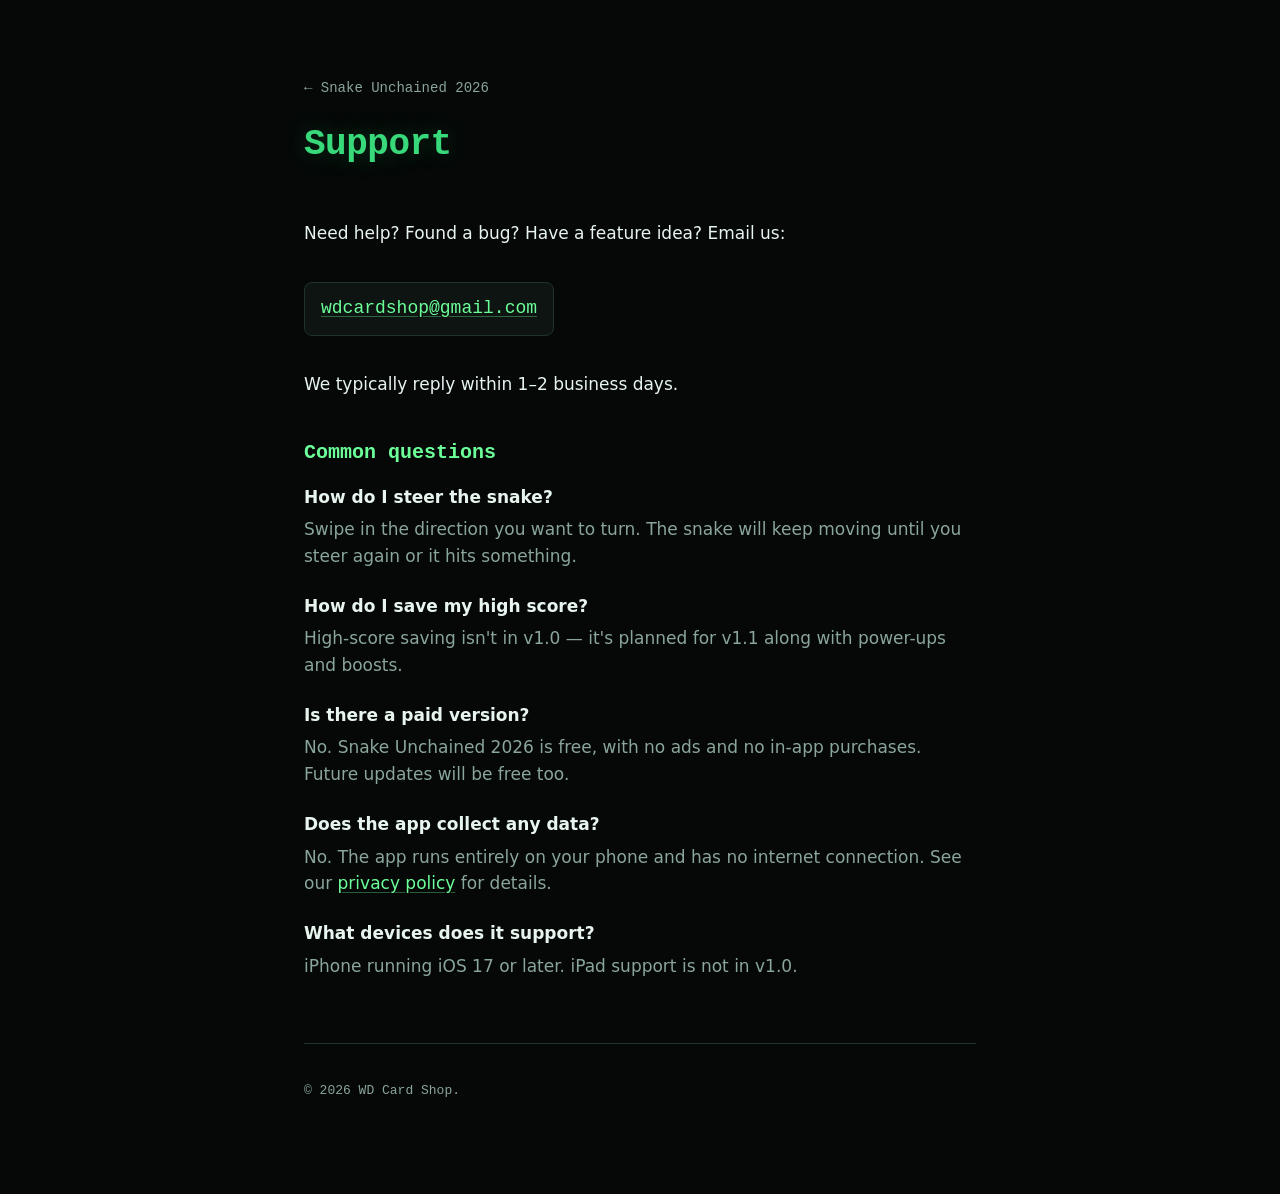
==== support.html @ c928a56f "Initial site: landing, support, privacy" ====
<!DOCTYPE html>
<html lang="en">
<head>
<meta charset="UTF-8">
<meta name="viewport" content="width=device-width, initial-scale=1.0">
<title>Support — Snake Unchained 2026</title>
<link rel="stylesheet" href="style.css">
</head>
<body>
<main>
  <header>
    <p class="back"><a href="index.html">← Snake Unchained 2026</a></p>
    <h1>Support</h1>
  </header>

  <section>
    <p>Need help? Found a bug? Have a feature idea? Email us:</p>
    <p class="email"><a href="mailto:wdcardshop@gmail.com">wdcardshop@gmail.com</a></p>
    <p>We typically reply within 1–2 business days.</p>
  </section>

  <section>
    <h2>Common questions</h2>
    <dl>
      <dt>How do I steer the snake?</dt>
      <dd>Swipe in the direction you want to turn. The snake will keep moving until you steer again or it hits something.</dd>

      <dt>How do I save my high score?</dt>
      <dd>High-score saving isn't in v1.0 — it's planned for v1.1 along with power-ups and boosts.</dd>

      <dt>Is there a paid version?</dt>
      <dd>No. Snake Unchained 2026 is free, with no ads and no in-app purchases. Future updates will be free too.</dd>

      <dt>Does the app collect any data?</dt>
      <dd>No. The app runs entirely on your phone and has no internet connection. See our <a href="privacy.html">privacy policy</a> for details.</dd>

      <dt>What devices does it support?</dt>
      <dd>iPhone running iOS 17 or later. iPad support is not in v1.0.</dd>
    </dl>
  </section>

  <footer>
    <p>© 2026 WD Card Shop.</p>
  </footer>
</main>
</body>
</html>
---- style.css ----
/* Snake Unchained 2026 — site styles. Retro-arcade vibe, accessible, mobile-first. */

* { box-sizing: border-box; }

:root {
  --bg: #050807;
  --surface: #0d1411;
  --surface-2: #14201b;
  --green: #38d97a;
  --green-bright: #6cff99;
  --red: #e83838;
  --text: #e8f5ee;
  --text-dim: #8aa599;
  --border: #1f3329;
}

html, body {
  margin: 0;
  padding: 0;
  background: var(--bg);
  color: var(--text);
  font-family: -apple-system, BlinkMacSystemFont, "SF Pro Text", "Segoe UI", system-ui, sans-serif;
  font-size: 17px;
  line-height: 1.55;
  -webkit-font-smoothing: antialiased;
  min-height: 100vh;
}

main {
  max-width: 720px;
  margin: 0 auto;
  padding: 56px 24px 80px;
}

header {
  margin-bottom: 48px;
}

.back a {
  color: var(--text-dim);
  font-size: 14px;
  font-family: ui-monospace, "SF Mono", Menlo, monospace;
  text-decoration: none;
}

.back a:hover { color: var(--green); }

h1 {
  font-family: ui-monospace, "SF Mono", Menlo, monospace;
  font-size: 36px;
  letter-spacing: -0.5px;
  color: var(--green);
  margin: 12px 0 8px;
  text-shadow: 0 0 24px rgba(56, 217, 122, 0.25);
}

h2 {
  font-family: ui-monospace, "SF Mono", Menlo, monospace;
  font-size: 20px;
  color: var(--green-bright);
  margin-top: 40px;
  margin-bottom: 16px;
}

.tagline {
  font-size: 18px;
  color: var(--text-dim);
  margin: 0;
}

.coming {
  font-family: ui-monospace, "SF Mono", Menlo, monospace;
  color: var(--green-bright);
  font-size: 14px;
  letter-spacing: 1px;
  text-transform: uppercase;
  margin-top: 32px;
}

.cta p { margin-bottom: 16px; }

.links {
  display: grid;
  grid-template-columns: 1fr 1fr;
  gap: 16px;
  margin-top: 48px;
}

@media (max-width: 540px) {
  .links { grid-template-columns: 1fr; }
  h1 { font-size: 28px; }
  main { padding: 40px 20px 60px; }
}

.card {
  display: block;
  padding: 24px;
  background: var(--surface);
  border: 1px solid var(--border);
  border-radius: 12px;
  text-decoration: none;
  color: var(--text);
  transition: border-color 0.15s ease, transform 0.15s ease;
}

.card:hover {
  border-color: var(--green);
  transform: translateY(-1px);
}

.card h2 {
  margin: 0 0 8px;
  font-size: 18px;
}

.card p {
  margin: 0;
  color: var(--text-dim);
  font-size: 15px;
}

a {
  color: var(--green-bright);
  text-decoration: underline;
  text-decoration-color: rgba(108, 255, 153, 0.35);
  text-underline-offset: 3px;
}

a:hover { text-decoration-color: var(--green-bright); }

.email {
  font-family: ui-monospace, "SF Mono", Menlo, monospace;
  font-size: 18px;
  background: var(--surface);
  border: 1px solid var(--border);
  border-radius: 8px;
  padding: 12px 16px;
  display: inline-block;
}

dl { margin-top: 16px; }

dt {
  font-weight: 600;
  color: var(--text);
  margin-top: 24px;
}

dt:first-child { margin-top: 0; }

dd {
  margin: 6px 0 0 0;
  color: var(--text-dim);
}

ul { color: var(--text-dim); }
ul li { margin: 4px 0; }

.updated {
  color: var(--text-dim);
  font-size: 14px;
  font-family: ui-monospace, "SF Mono", Menlo, monospace;
  margin-top: 8px;
}

footer {
  margin-top: 64px;
  padding-top: 24px;
  border-top: 1px solid var(--border);
  color: var(--text-dim);
  font-size: 13px;
  font-family: ui-monospace, "SF Mono", Menlo, monospace;
}
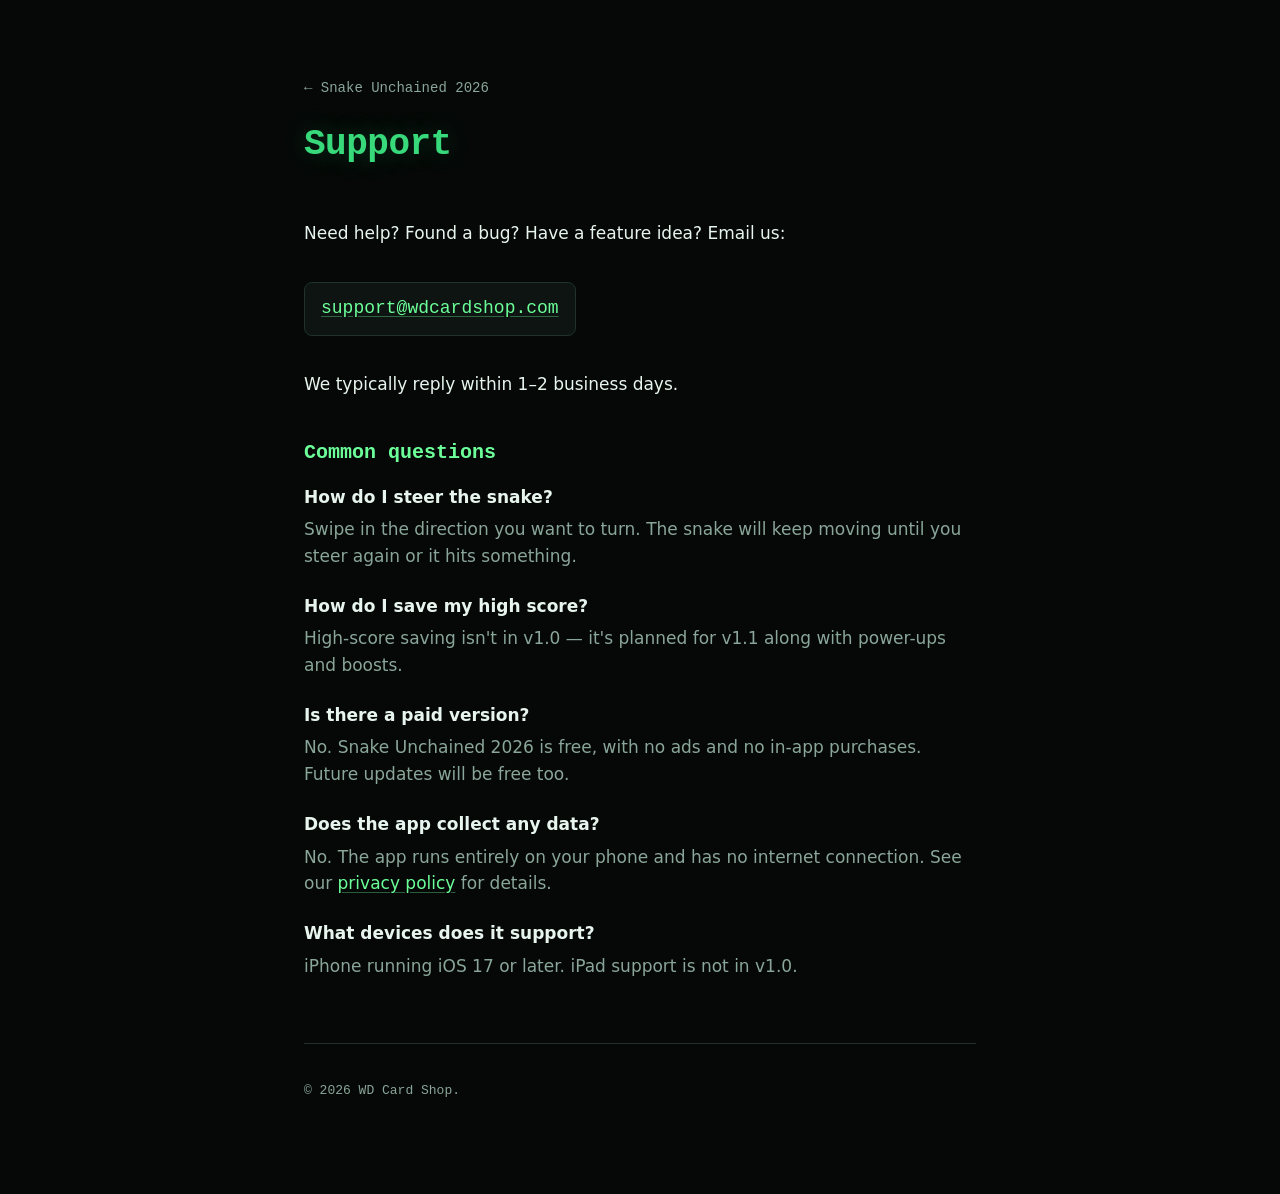
==== commit d8e472e2: "Rebrand: support@wdcardshop.com + custom domain snake.wdcardshop.com" ====
--- a/support.html
+++ b/support.html
@@ -15,7 +15,7 @@
 
   <section>
     <p>Need help? Found a bug? Have a feature idea? Email us:</p>
-    <p class="email"><a href="mailto:wdcardshop@gmail.com">wdcardshop@gmail.com</a></p>
+    <p class="email"><a href="mailto:support@wdcardshop.com">support@wdcardshop.com</a></p>
     <p>We typically reply within 1–2 business days.</p>
   </section>
 
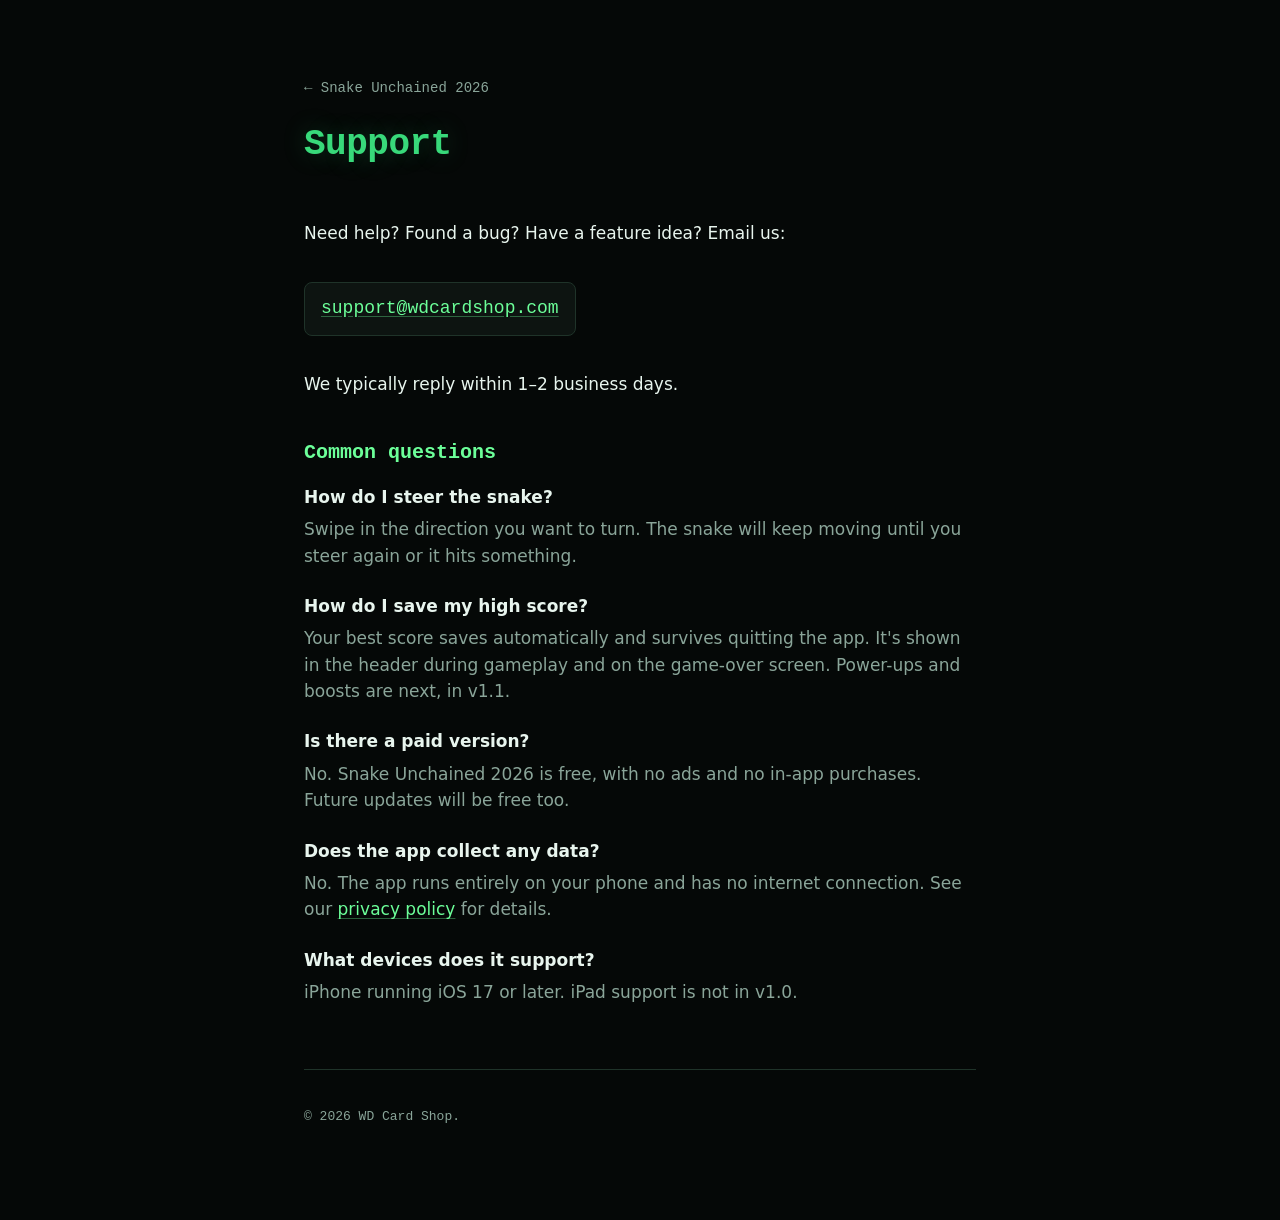
==== commit c2f0d13c: "support: high score now ships in v1.0" ====
--- a/support.html
+++ b/support.html
@@ -26,7 +26,7 @@
       <dd>Swipe in the direction you want to turn. The snake will keep moving until you steer again or it hits something.</dd>
 
       <dt>How do I save my high score?</dt>
-      <dd>High-score saving isn't in v1.0 — it's planned for v1.1 along with power-ups and boosts.</dd>
+      <dd>Your best score saves automatically and survives quitting the app. It's shown in the header during gameplay and on the game-over screen. Power-ups and boosts are next, in v1.1.</dd>
 
       <dt>Is there a paid version?</dt>
       <dd>No. Snake Unchained 2026 is free, with no ads and no in-app purchases. Future updates will be free too.</dd>
